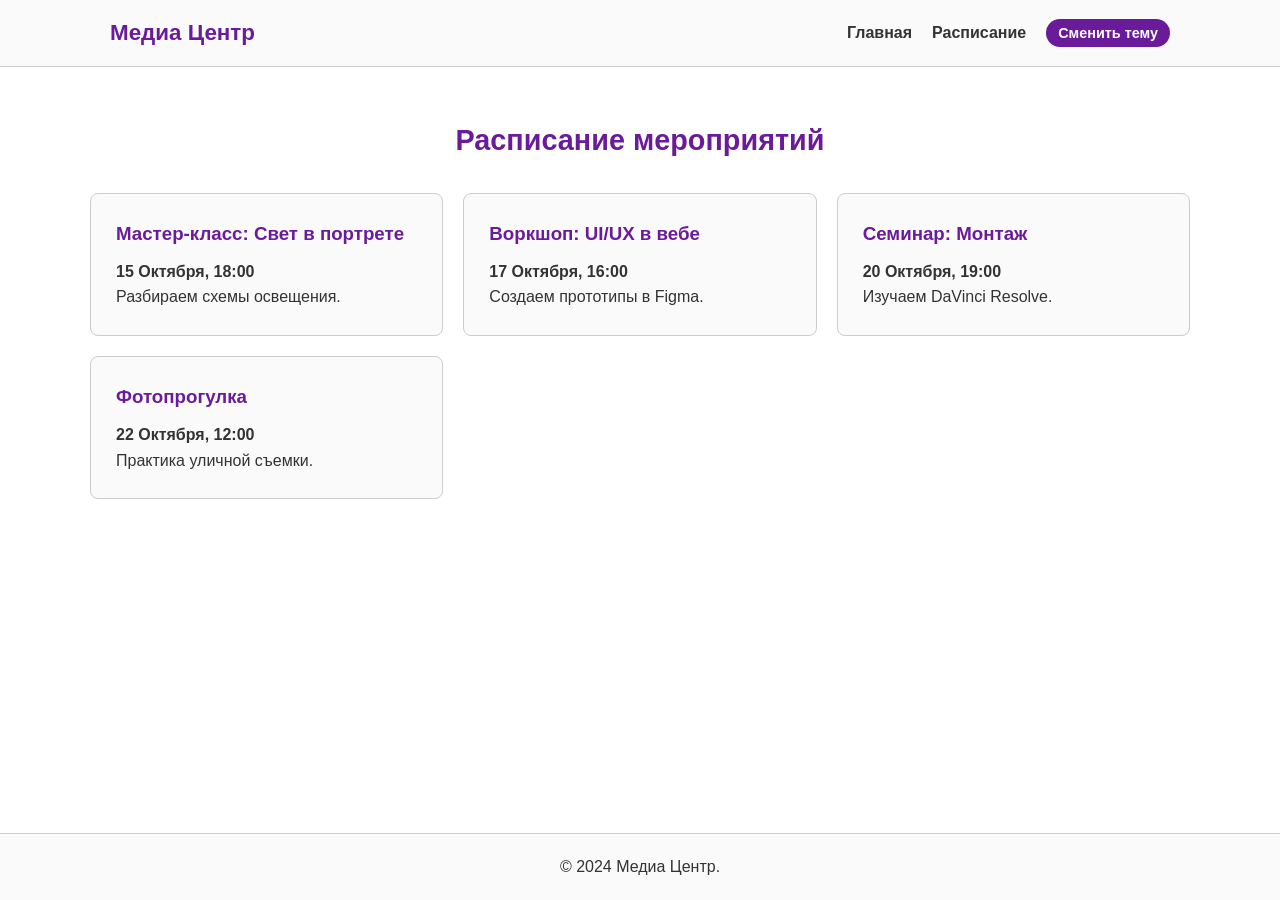
==== schedule.html @ bb31c116 "создание страницы с расписанием" ====
<!DOCTYPE html>
<html lang="ru">
<head>
  <meta charset="UTF-8">
  <meta name="viewport" content="width=device-width, initial-scale=1.0">
  <title>Медиа Центр | Расписание</title>
  <link rel="stylesheet" href="style.css">
</head>
<body>
  <input type="checkbox" id="theme-toggle">

  <div class="wrapper">
    <header>
      <div class="container nav-wrap">
        <a href="index.html" class="logo">Медиа Центр</a>
        <nav>
          <ul>
            <li><a href="index.html">Главная</a></li>
            <li><a href="schedule.html">Расписание</a></li>
            <li>
              <label for="theme-toggle" class="theme-label" tabindex="0">Сменить тему</label>
            </li>
          </ul>
        </nav>
      </div>
    </header>

    <main>
      <section class="section container">
        <h2 class="section-title">Расписание мероприятий</h2>
        
        <!-- Здесь будет фильтр (следующий коммит) -->

        <div class="grid">
          <article class="card photo">
            <h3>Мастер-класс: Свет в портрете</h3>
            <p><strong>15 Октября, 18:00</strong></p>
            <p>Разбираем схемы освещения.</p>
          </article>
          <article class="card design">
            <h3>Воркшоп: UI/UX в вебе</h3>
            <p><strong>17 Октября, 16:00</strong></p>
            <p>Создаем прототипы в Figma.</p>
          </article>
          <article class="card video">
            <h3>Семинар: Монтаж</h3>
            <p><strong>20 Октября, 19:00</strong></p>
            <p>Изучаем DaVinci Resolve.</p>
          </article>
          <article class="card photo">
            <h3>Фотопрогулка</h3>
            <p><strong>22 Октября, 12:00</strong></p>
            <p>Практика уличной съемки.</p>
          </article>
        </div>
      </section>
    </main>

    <footer>
      <div class="container">
        <p>&copy; 2024 Медиа Центр.</p>
      </div>
    </footer>
  </div>
</body>
</html>
---- style.css ----
/* --- 1. Переменные --- */
:root {
  --bg: #ffffff;
  --text: #333333;
  --primary: #6a1b9a;
  --secondary: #f3e5f5;
  --card-bg: #fafafa;
  --border: #cccccc;
}

/* Темная тема */
#theme-toggle:checked ~ .wrapper {
  --bg: #121212;
  --text: #e0e0e0;
  --primary: #ce93d8;
  --secondary: #4a148c;
  --card-bg: #1e1e1e;
  --border: #444444;
}

/* --- 2. Базовые стили --- */
* { box-sizing: border-box; margin: 0; padding: 0; }

body {
  font-family: Arial, sans-serif;
  background-color: var(--bg);
  color: var(--text);
  line-height: 1.6;
  transition: background-color 0.3s, color 0.3s;
}

.wrapper { display: flex; flex-direction: column; min-height: 100vh; }
.container { width: 100%; max-width: 1100px; margin: 0 auto; padding: 0 20px; }

/* --- 3. Шапка --- */
header {
  background-color: var(--card-bg);
  border-bottom: 1px solid var(--border);
  padding: 15px 0;
  position: sticky;
  top: 0;
}

.nav-wrap { display: flex; justify-content: space-between; align-items: center; }
.logo { font-size: 1.4rem; font-weight: bold; color: var(--primary); text-decoration: none; }
nav ul { list-style: none; display: flex; gap: 20px; }
nav a { color: var(--text); text-decoration: none; font-weight: bold; }
nav a:hover { color: var(--primary); }

#theme-toggle { display: none; }
.theme-label {
  background: var(--primary);
  color: #fff;
  padding: 6px 12px;
  border-radius: 20px;
  cursor: pointer;
  font-weight: bold;
  font-size: 0.9rem;
  user-select: none;
}

/* --- 4. Hero-секция --- */
.hero { background: var(--secondary); padding: 60px 20px; text-align: center; }
.hero h1 { font-size: clamp(1.8rem, 4vw, 3rem); color: var(--primary); margin-bottom: 15px; }
.hero p { max-width: 600px; margin: 0 auto; font-size: 1.1rem; }

/* --- 5. Секции и Карточки --- */
.section { padding: 50px 0; }
.section-title { text-align: center; font-size: 1.8rem; margin-bottom: 30px; color: var(--primary); }

.grid { display: grid; grid-template-columns: repeat(auto-fit, minmax(280px, 1fr)); gap: 20px; }
.card { 
  background: var(--card-bg); 
  border: 1px solid var(--border); 
  border-radius: 8px; 
  padding: 25px; 
  transition: transform 0.2s, box-shadow 0.2s;
}
.card:hover {
  transform: translateY(-5px);
  box-shadow: 0 5px 15px rgba(0,0,0,0.1);
}
.card h3 { margin-bottom: 10px; color: var(--primary); }

/* --- 6. Форма --- */
.form-box { max-width: 600px; margin: 0 auto; background: var(--card-bg); padding: 30px; border-radius: 8px; border: 1px solid var(--border); }
.form-group { margin-bottom: 20px; display: flex; flex-direction: column; }
.form-group label { font-weight: bold; margin-bottom: 8px; }
input, textarea { 
  padding: 10px; 
  border: 1px solid var(--border); 
  border-radius: 4px; 
  font-family: inherit; 
  font-size: 1rem; 
  background: var(--bg);
  color: var(--text);
}
.btn { width: 100%; padding: 12px; background: var(--primary); color: #fff; border: none; border-radius: 4px; font-size: 1.1rem; font-weight: bold; cursor: pointer; }

input:focus:invalid, textarea:focus:invalid {
  border-color: #e53935;
  outline: none;
  box-shadow: 0 0 5px rgba(229, 57, 53, 0.3);
}
input:focus:valid, textarea:focus:valid {
  border-color: #43a047;
  outline: none;
}
.btn:hover { opacity: 0.9; }
nav a { transition: color 0.3s; }

/* --- 7. FAQ --- */
details { background: var(--card-bg); border: 1px solid var(--border); border-radius: 6px; margin-bottom: 15px; }
summary { padding: 15px 20px; cursor: pointer; font-weight: bold; list-style: none; }
summary::-webkit-details-marker { display: none; }
.faq-content { padding: 0 20px 20px; border-top: 1px solid var(--border); padding-top: 15px; }

summary { display: flex; justify-content: space-between; align-items: center; }
summary::after { content: '+'; font-size: 1.4rem; color: var(--primary); font-weight: bold; }
details[open] summary::after { content: '−'; }

/* --- 8. Подвал --- */
footer { background: var(--card-bg); text-align: center; padding: 20px; margin-top: auto; border-top: 1px solid var(--border); }

/* --- 9. Адаптивность (768px) --- */
@media (max-width: 768px) {
  .nav-wrap { flex-direction: column; gap: 15px; }
  nav ul { flex-wrap: wrap; justify-content: center; }
}

/* --- ДОБАВЛЕНО НА ЭТАПЕ 5: Адаптивность под маленькие экраны (360px) --- */
@media (max-width: 480px) {
  .hero { padding: 40px 15px; }
  .form-box { padding: 20px 15px; }
  .section { padding: 30px 0; }
  .section-title { font-size: 1.5rem; }
  .card { padding: 15px; }
}

/* --- Доступность --- */
a:focus-visible, label:focus-visible { outline: 3px solid #ff9800; outline-offset: 2px; }
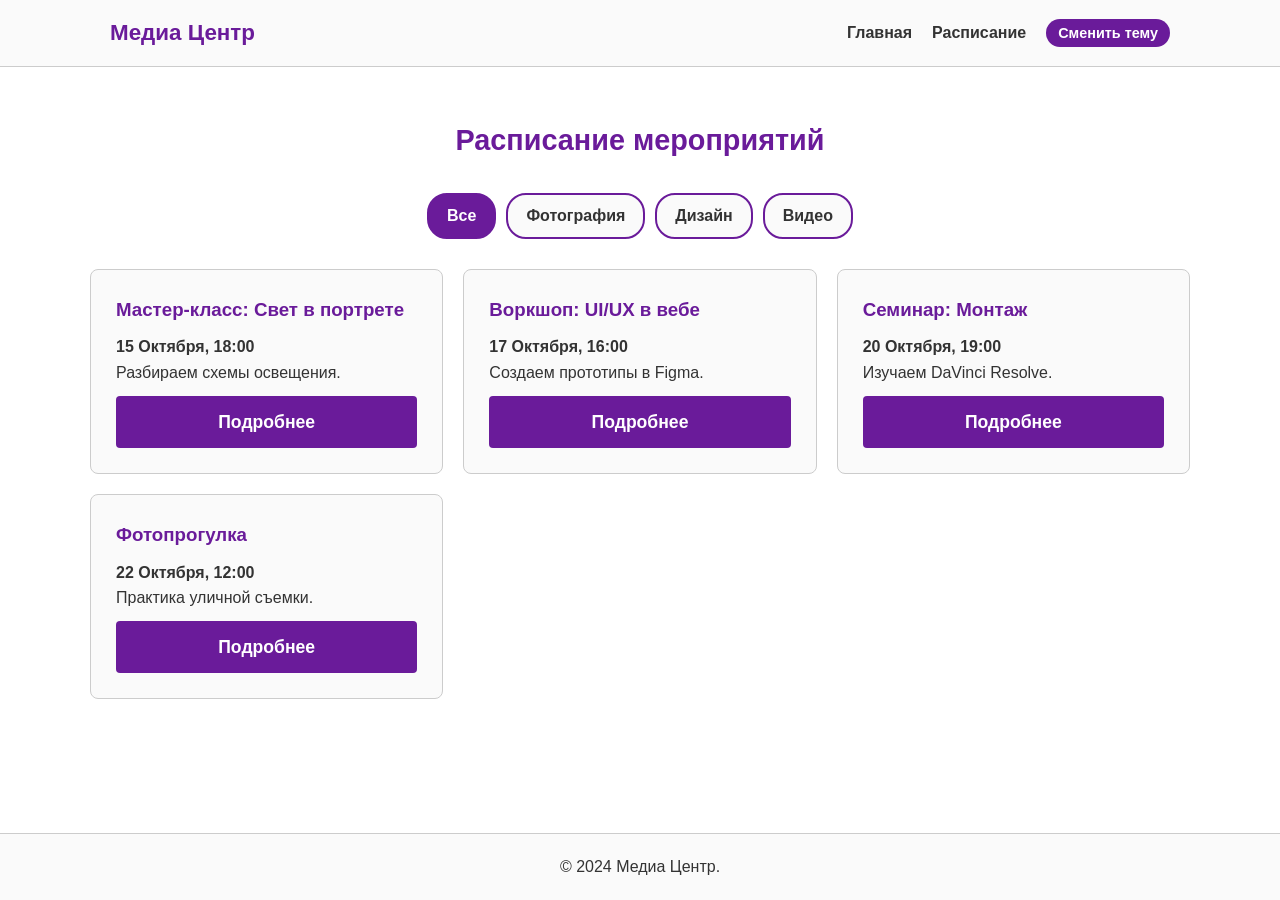
==== commit 30281d90: "Завершённая версия" ====
--- a/schedule.html
+++ b/schedule.html
@@ -7,9 +7,11 @@
   <link rel="stylesheet" href="style.css">
 </head>
 <body>
+  <!-- Скрытый чекбокс для переключения темы -->
   <input type="checkbox" id="theme-toggle">
 
   <div class="wrapper">
+    <!-- ШАПКА -->
     <header>
       <div class="container nav-wrap">
         <a href="index.html" class="logo">Медиа Центр</a>
@@ -29,38 +31,101 @@
       <section class="section container">
         <h2 class="section-title">Расписание мероприятий</h2>
         
-        <!-- Здесь будет фильтр (следующий коммит) -->
+        <!-- МЕНЮ ФИЛЬТРОВ (Этап 7) -->
+        <div class="filter-menu">
+          <input type="radio" name="filter" id="f-all" class="filter-radio" checked>
+          <label for="f-all" class="filter-label">Все</label>
 
+          <input type="radio" name="filter" id="f-photo" class="filter-radio">
+          <label for="f-photo" class="filter-label">Фотография</label>
+
+          <input type="radio" name="filter" id="f-design" class="filter-radio">
+          <label for="f-design" class="filter-label">Дизайн</label>
+
+          <input type="radio" name="filter" id="f-video" class="filter-radio">
+          <label for="f-video" class="filter-label">Видео</label>
+        </div>
+
+        <!-- СЕТКА КАРТОЧЕК -->
         <div class="grid">
+          <!-- Карточка 1 -->
           <article class="card photo">
             <h3>Мастер-класс: Свет в портрете</h3>
             <p><strong>15 Октября, 18:00</strong></p>
             <p>Разбираем схемы освещения.</p>
+            <a href="#modal1" class="btn" style="text-decoration:none; text-align:center; display:inline-block; margin-top:10px;">Подробнее</a>
           </article>
+
+          <!-- Карточка 2 -->
           <article class="card design">
             <h3>Воркшоп: UI/UX в вебе</h3>
             <p><strong>17 Октября, 16:00</strong></p>
             <p>Создаем прототипы в Figma.</p>
+            <a href="#modal2" class="btn" style="text-decoration:none; text-align:center; display:inline-block; margin-top:10px;">Подробнее</a>
           </article>
+
+          <!-- Карточка 3 -->
           <article class="card video">
             <h3>Семинар: Монтаж</h3>
             <p><strong>20 Октября, 19:00</strong></p>
             <p>Изучаем DaVinci Resolve.</p>
+            <a href="#modal3" class="btn" style="text-decoration:none; text-align:center; display:inline-block; margin-top:10px;">Подробнее</a>
           </article>
+
+          <!-- Карточка 4 -->
           <article class="card photo">
             <h3>Фотопрогулка</h3>
             <p><strong>22 Октября, 12:00</strong></p>
             <p>Практика уличной съемки.</p>
+            <a href="#modal4" class="btn" style="text-decoration:none; text-align:center; display:inline-block; margin-top:10px;">Подробнее</a>
           </article>
         </div>
       </section>
     </main>
 
+    <!-- ПОДВАЛ -->
     <footer>
       <div class="container">
         <p>&copy; 2024 Медиа Центр.</p>
       </div>
     </footer>
+  </div> <!-- Закрытие .wrapper -->
+
+  <!-- МОДАЛЬНЫЕ ОКНА (Этап 8) -->
+  <div id="modal1" class="modal">
+    <div class="modal-box">
+      <a href="#" class="close" aria-label="Закрыть">&times;</a>
+      <h3>Свет в портрете</h3>
+      <p>Приносите камеры и блокноты. Разберем классические схемы освещения и современные трендовые решения.</p>
+      <p><strong>Спикер:</strong> Анна Смирнова</p>
+    </div>
   </div>
+
+  <div id="modal2" class="modal">
+    <div class="modal-box">
+      <a href="#" class="close" aria-label="Закрыть">&times;</a>
+      <h3>UI/UX в вебе</h3>
+      <p>Поговорим о юзабилити и создании вайрфреймов. Практическая часть — в Figma.</p>
+      <p><strong>Спикер:</strong> Дмитрий Козлов</p>
+    </div>
+  </div>
+
+  <div id="modal3" class="modal">
+    <div class="modal-box">
+      <a href="#" class="close" aria-label="Закрыть">&times;</a>
+      <h3>Семинар: Монтаж</h3>
+      <p>Учимся работать с LUT-ами и кривыми в DaVinci Resolve.</p>
+      <p><strong>Спикер:</strong> Максим Орлов</p>
+    </div>
+  </div>
+
+  <div id="modal4" class="modal">
+    <div class="modal-box">
+      <a href="#" class="close" aria-label="Закрыть">&times;</a>
+      <h3>Фотопрогулка</h3>
+      <p>Сбор у главного корпуса. Ищем интересные ракурсы и ловим естественный свет.</p>
+    </div>
+  </div>
+
 </body>
 </html>
--- a/style.css
+++ b/style.css
@@ -1,4 +1,9 @@
-/* --- 1. Переменные --- */
+* {
+  box-sizing: border-box;
+  margin: 0;
+  padding: 0;
+}
+
 :root {
   --bg: #ffffff;
   --text: #333333;
@@ -8,7 +13,7 @@
   --border: #cccccc;
 }
 
-/* Темная тема */
+
 #theme-toggle:checked ~ .wrapper {
   --bg: #121212;
   --text: #e0e0e0;
@@ -18,36 +23,74 @@
   --border: #444444;
 }
 
-/* --- 2. Базовые стили --- */
-* { box-sizing: border-box; margin: 0; padding: 0; }
-
 body {
   font-family: Arial, sans-serif;
   background-color: var(--bg);
   color: var(--text);
   line-height: 1.6;
+  /* Этап 4: Плавная смена темы */
   transition: background-color 0.3s, color 0.3s;
 }
 
-.wrapper { display: flex; flex-direction: column; min-height: 100vh; }
-.container { width: 100%; max-width: 1100px; margin: 0 auto; padding: 0 20px; }
-
-/* --- 3. Шапка --- */
+.wrapper {
+  display: flex;
+  flex-direction: column;
+  min-height: 100vh;
+}
+
+.container {
+  width: 100%;
+  max-width: 1100px;
+  margin: 0 auto;
+  padding: 0 20px;
+}
+
 header {
   background-color: var(--card-bg);
   border-bottom: 1px solid var(--border);
   padding: 15px 0;
   position: sticky;
   top: 0;
-}
-
-.nav-wrap { display: flex; justify-content: space-between; align-items: center; }
-.logo { font-size: 1.4rem; font-weight: bold; color: var(--primary); text-decoration: none; }
-nav ul { list-style: none; display: flex; gap: 20px; }
-nav a { color: var(--text); text-decoration: none; font-weight: bold; }
-nav a:hover { color: var(--primary); }
-
-#theme-toggle { display: none; }
+  z-index: 10;
+}
+
+.nav-wrap {
+  display: flex;
+  justify-content: space-between;
+  align-items: center;
+}
+
+.logo {
+  font-size: 1.4rem;
+  font-weight: bold;
+  color: var(--primary);
+  text-decoration: none;
+}
+
+nav ul {
+  list-style: none;
+  display: flex;
+  gap: 20px;
+  align-items: center;
+}
+
+nav a {
+  color: var(--text);
+  text-decoration: none;
+  font-weight: bold;
+  /* Этап 4: Плавный ховер */
+  transition: color 0.3s;
+}
+
+nav a:hover {
+  color: var(--primary);
+}
+
+
+#theme-toggle {
+  display: none;
+}
+
 .theme-label {
   background: var(--primary);
   color: #fff;
@@ -59,83 +102,315 @@
   user-select: none;
 }
 
-/* --- 4. Hero-секция --- */
-.hero { background: var(--secondary); padding: 60px 20px; text-align: center; }
-.hero h1 { font-size: clamp(1.8rem, 4vw, 3rem); color: var(--primary); margin-bottom: 15px; }
-.hero p { max-width: 600px; margin: 0 auto; font-size: 1.1rem; }
-
-/* --- 5. Секции и Карточки --- */
-.section { padding: 50px 0; }
-.section-title { text-align: center; font-size: 1.8rem; margin-bottom: 30px; color: var(--primary); }
-
-.grid { display: grid; grid-template-columns: repeat(auto-fit, minmax(280px, 1fr)); gap: 20px; }
-.card { 
-  background: var(--card-bg); 
-  border: 1px solid var(--border); 
-  border-radius: 8px; 
-  padding: 25px; 
+
+.hero {
+  background: var(--secondary);
+  padding: 60px 20px;
+  text-align: center;
+}
+
+.hero h1 {
+  font-size: clamp(1.8rem, 4vw, 3rem);
+  color: var(--primary);
+  margin-bottom: 15px;
+}
+
+.hero p {
+  max-width: 600px;
+  margin: 0 auto;
+  font-size: 1.1rem;
+}
+
+.section {
+  padding: 50px 0;
+}
+
+.section-title {
+  text-align: center;
+  font-size: 1.8rem;
+  margin-bottom: 30px;
+  color: var(--primary);
+}
+
+.grid {
+  display: grid;
+  grid-template-columns: repeat(auto-fit, minmax(280px, 1fr));
+  gap: 20px;
+}
+
+.card {
+  background: var(--card-bg);
+  border: 1px solid var(--border);
+  border-radius: 8px;
+  padding: 25px;
+  /* Этап 4: Плавность карточек */
   transition: transform 0.2s, box-shadow 0.2s;
 }
+
+/* Этап 4: Hover-эффект карточек */
 .card:hover {
   transform: translateY(-5px);
-  box-shadow: 0 5px 15px rgba(0,0,0,0.1);
-}
-.card h3 { margin-bottom: 10px; color: var(--primary); }
-
-/* --- 6. Форма --- */
-.form-box { max-width: 600px; margin: 0 auto; background: var(--card-bg); padding: 30px; border-radius: 8px; border: 1px solid var(--border); }
-.form-group { margin-bottom: 20px; display: flex; flex-direction: column; }
-.form-group label { font-weight: bold; margin-bottom: 8px; }
-input, textarea { 
-  padding: 10px; 
-  border: 1px solid var(--border); 
-  border-radius: 4px; 
-  font-family: inherit; 
-  font-size: 1rem; 
+  box-shadow: 0 5px 15px rgba(0, 0, 0, 0.1);
+}
+
+.card h3 {
+  margin-bottom: 10px;
+  color: var(--primary);
+}
+
+
+.form-box {
+  max-width: 600px;
+  margin: 0 auto;
+  background: var(--card-bg);
+  padding: 30px;
+  border-radius: 8px;
+  border: 1px solid var(--border);
+}
+
+.form-group {
+  margin-bottom: 20px;
+  display: flex;
+  flex-direction: column;
+}
+
+.form-group label {
+  font-weight: bold;
+  margin-bottom: 8px;
+}
+
+input,
+textarea {
+  padding: 10px;
+  border: 1px solid var(--border);
+  border-radius: 4px;
+  font-family: inherit;
+  font-size: 1rem;
+  /* Этап 4: Фон полей берется из темы */
   background: var(--bg);
   color: var(--text);
 }
-.btn { width: 100%; padding: 12px; background: var(--primary); color: #fff; border: none; border-radius: 4px; font-size: 1.1rem; font-weight: bold; cursor: pointer; }
-
-input:focus:invalid, textarea:focus:invalid {
+
+.btn {
+  width: 100%;
+  padding: 12px;
+  background: var(--primary);
+  color: #fff;
+  border: none;
+  border-radius: 4px;
+  font-size: 1.1rem;
+  font-weight: bold;
+  cursor: pointer;
+  /* Этап 4: Плавный ховер */
+  transition: opacity 0.3s;
+}
+
+.btn:hover {
+  opacity: 0.9;
+}
+
+
+input:focus:invalid,
+textarea:focus:invalid {
   border-color: #e53935;
   outline: none;
   box-shadow: 0 0 5px rgba(229, 57, 53, 0.3);
 }
-input:focus:valid, textarea:focus:valid {
+
+input:focus:valid,
+textarea:focus:valid {
   border-color: #43a047;
   outline: none;
 }
-.btn:hover { opacity: 0.9; }
-nav a { transition: color 0.3s; }
-
-/* --- 7. FAQ --- */
-details { background: var(--card-bg); border: 1px solid var(--border); border-radius: 6px; margin-bottom: 15px; }
-summary { padding: 15px 20px; cursor: pointer; font-weight: bold; list-style: none; }
-summary::-webkit-details-marker { display: none; }
-.faq-content { padding: 0 20px 20px; border-top: 1px solid var(--border); padding-top: 15px; }
-
-summary { display: flex; justify-content: space-between; align-items: center; }
-summary::after { content: '+'; font-size: 1.4rem; color: var(--primary); font-weight: bold; }
-details[open] summary::after { content: '−'; }
-
-/* --- 8. Подвал --- */
-footer { background: var(--card-bg); text-align: center; padding: 20px; margin-top: auto; border-top: 1px solid var(--border); }
-
-/* --- 9. Адаптивность (768px) --- */
+
+
+details {
+  background: var(--card-bg);
+  border: 1px solid var(--border);
+  border-radius: 6px;
+  margin-bottom: 15px;
+}
+
+summary {
+  padding: 15px 20px;
+  cursor: pointer;
+  font-weight: bold;
+  list-style: none;
+  /* Этап 3: Выравнивание для плюса/минуса */
+  display: flex;
+  justify-content: space-between;
+  align-items: center;
+}
+
+summary::-webkit-details-marker {
+  display: none;
+}
+
+/* Этап 3: Кастомный маркер */
+summary::after {
+  content: '+';
+  font-size: 1.4rem;
+  color: var(--primary);
+  font-weight: bold;
+}
+
+details[open] summary::after {
+  content: '−';
+}
+
+.faq-content {
+  padding: 0 20px 20px;
+  border-top: 1px solid var(--border);
+  padding-top: 15px;
+}
+
+
+footer {
+  background: var(--card-bg);
+  text-align: center;
+  padding: 20px;
+  margin-top: auto;
+  border-top: 1px solid var(--border);
+}
+
+
+
+/* Скрываем радиокнопки */
+.filter-radio {
+  display: none;
+}
+
+/* Меню фильтров */
+.filter-menu {
+  display: flex;
+  justify-content: center;
+  gap: 10px;
+  margin-bottom: 30px;
+  flex-wrap: wrap;
+}
+
+.filter-label {
+  padding: 8px 18px;
+  background: var(--card-bg);
+  border: 2px solid var(--primary);
+  border-radius: 20px;
+  cursor: pointer;
+  font-weight: bold;
+  transition: background 0.3s, color 0.3s;
+}
+
+.filter-label:hover {
+  background: var(--secondary);
+}
+
+/* Активный фильтр */
+.filter-radio:checked + .filter-label {
+  background: var(--primary);
+  color: #fff;
+}
+
+/* Логика фильтрации */
+#f-all:checked ~ .grid .card {
+  display: block;
+}
+
+#f-photo:checked ~ .grid .card:not(.photo) {
+  display: none;
+}
+
+#f-design:checked ~ .grid .card:not(.design) {
+  display: none;
+}
+
+#f-video:checked ~ .grid .card:not(.video) {
+  display: none;
+}
+
+
+.modal {
+  display: none;
+  position: fixed;
+  top: 0;
+  left: 0;
+  width: 100%;
+  height: 100%;
+  background: rgba(0, 0, 0, 0.75);
+  justify-content: center;
+  align-items: center;
+  z-index: 100;
+}
+
+/* Открытие по :target */
+.modal:target {
+  display: flex;
+}
+
+.modal-box {
+  background: var(--bg);
+  color: var(--text);
+  padding: 30px;
+  border-radius: 8px;
+  max-width: 450px;
+  width: 90%;
+  position: relative;
+  border: 2px solid var(--primary);
+}
+
+.modal-box h3 {
+  color: var(--primary);
+  margin-bottom: 15px;
+}
+
+.close {
+  position: absolute;
+  top: 10px;
+  right: 15px;
+  font-size: 1.8rem;
+  color: var(--text);
+  text-decoration: none;
+  font-weight: bold;
+  line-height: 1;
+}
+
+.close:hover {
+  color: var(--primary);
+}
+
+
+a:focus-visible,
+label:focus-visible,
+button:focus-visible {
+  outline: 3px solid #ff9800;
+  outline-offset: 2px;
+}
+
+
 @media (max-width: 768px) {
-  .nav-wrap { flex-direction: column; gap: 15px; }
-  nav ul { flex-wrap: wrap; justify-content: center; }
-}
-
-/* --- ДОБАВЛЕНО НА ЭТАПЕ 5: Адаптивность под маленькие экраны (360px) --- */
+  .nav-wrap {
+    flex-direction: column;
+    gap: 15px;
+  }
+  nav ul {
+    flex-wrap: wrap;
+    justify-content: center;
+  }
+}
+
+/* Этап 5: Маленькие экраны (360px) */
 @media (max-width: 480px) {
-  .hero { padding: 40px 15px; }
-  .form-box { padding: 20px 15px; }
-  .section { padding: 30px 0; }
-  .section-title { font-size: 1.5rem; }
-  .card { padding: 15px; }
-}
-
-/* --- Доступность --- */
-a:focus-visible, label:focus-visible { outline: 3px solid #ff9800; outline-offset: 2px; }+  .hero {
+    padding: 40px 15px;
+  }
+  .form-box {
+    padding: 20px 15px;
+  }
+  .section {
+    padding: 30px 0;
+  }
+  .section-title {
+    font-size: 1.5rem;
+  }
+  .card {
+    padding: 15px;
+  }
+}
